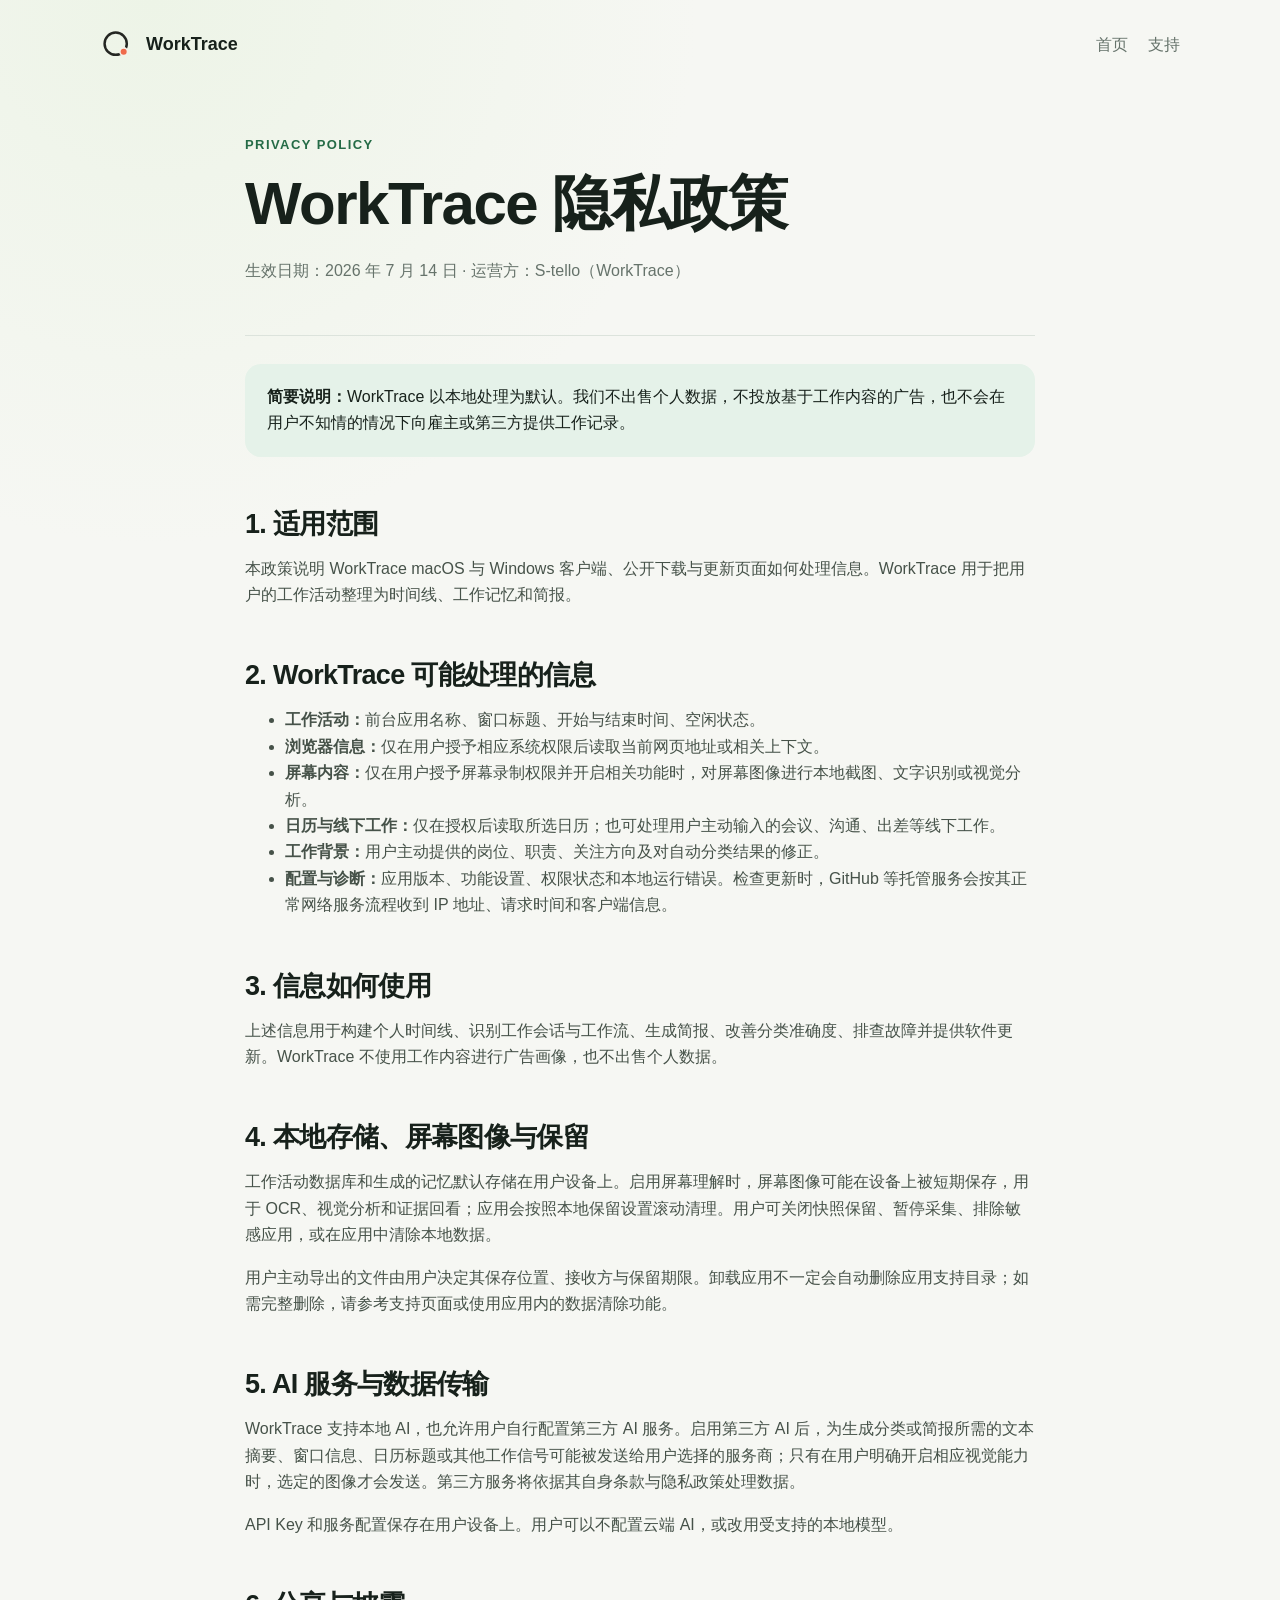
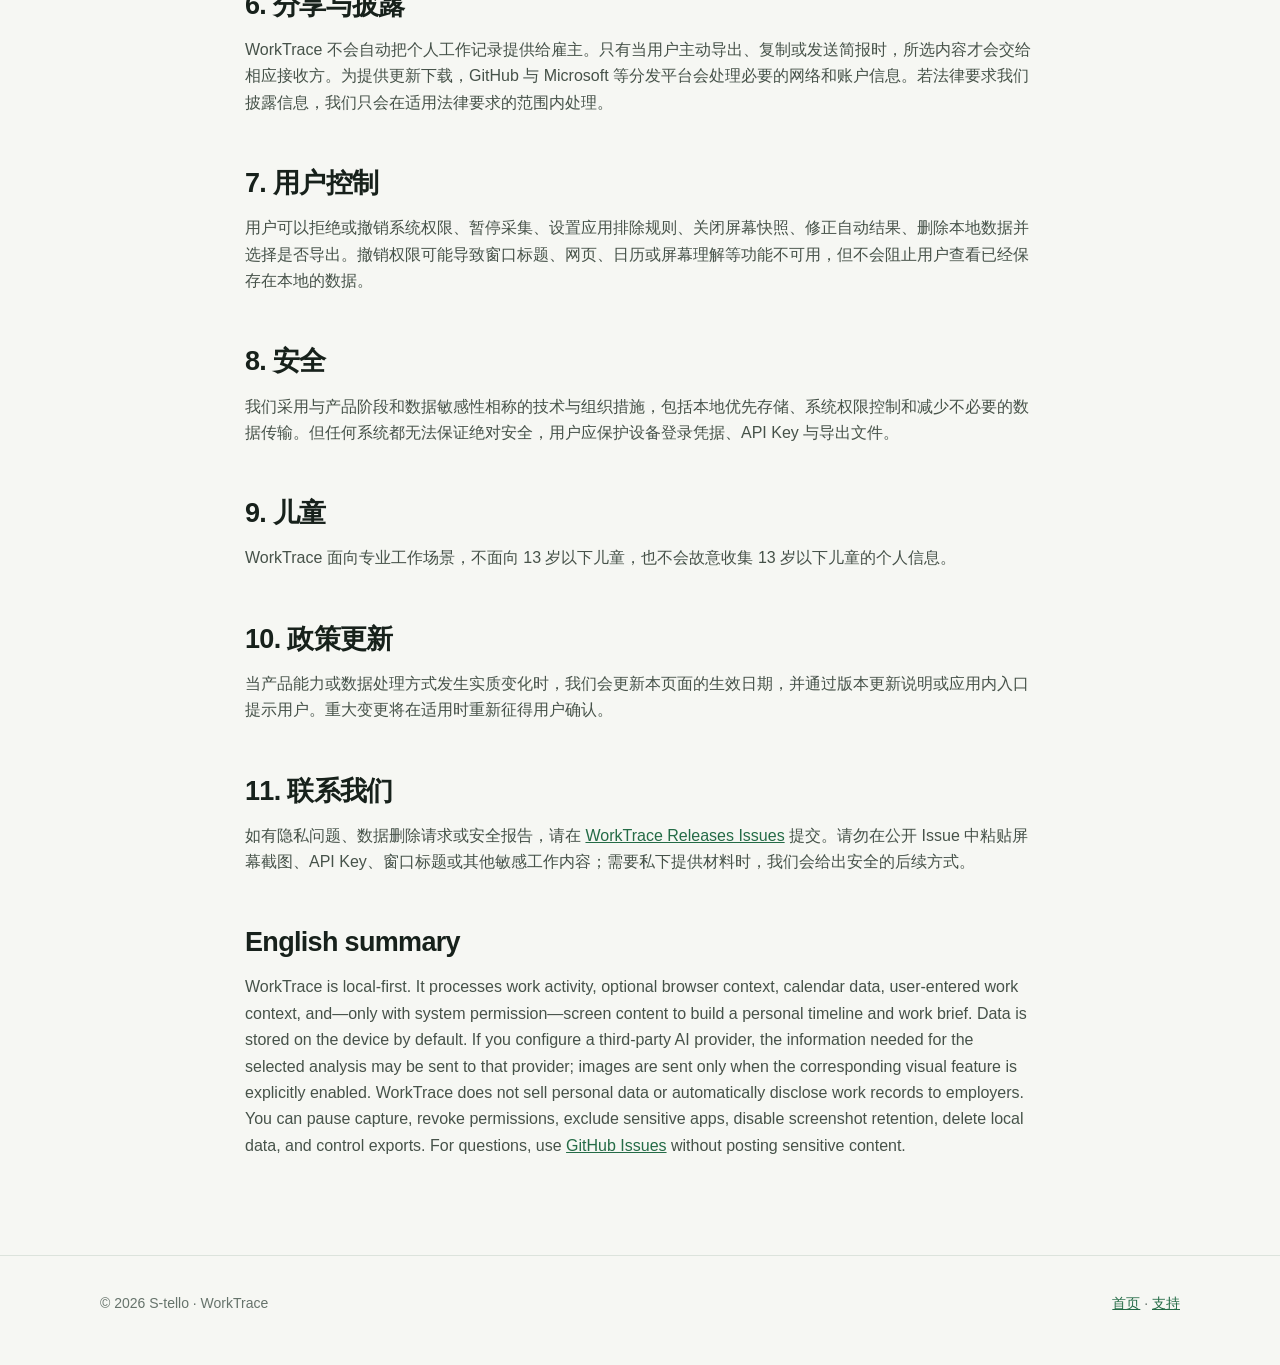
==== privacy/index.html @ e0256f33 "Add public WorkTrace website and privacy policy" ====
<!doctype html>
<html lang="zh-CN">
<head>
  <meta charset="utf-8">
  <meta name="viewport" content="width=device-width, initial-scale=1">
  <meta name="description" content="WorkTrace 隐私政策与数据处理说明。">
  <title>隐私政策 · WorkTrace</title>
  <link rel="icon" href="../brand/logo/worktrace-app-icon.svg">
  <link rel="stylesheet" href="../assets/site.css">
</head>
<body>
  <header class="shell nav">
    <a class="brand" href="../"><img src="../brand/logo/worktrace-mark.svg" alt=""><span>WorkTrace</span></a>
    <nav class="nav-links" aria-label="主导航"><a href="../">首页</a><a href="../support/">支持</a></nav>
  </header>

  <main class="document">
    <header class="document-header">
      <div class="eyebrow">Privacy policy</div>
      <h1>WorkTrace 隐私政策</h1>
      <p class="meta">生效日期：2026 年 7 月 14 日 · 运营方：S-tello（WorkTrace）</p>
    </header>

    <div class="callout"><strong>简要说明：</strong>WorkTrace 以本地处理为默认。我们不出售个人数据，不投放基于工作内容的广告，也不会在用户不知情的情况下向雇主或第三方提供工作记录。</div>

    <h2>1. 适用范围</h2>
    <p>本政策说明 WorkTrace macOS 与 Windows 客户端、公开下载与更新页面如何处理信息。WorkTrace 用于把用户的工作活动整理为时间线、工作记忆和简报。</p>

    <h2>2. WorkTrace 可能处理的信息</h2>
    <ul>
      <li><strong>工作活动：</strong>前台应用名称、窗口标题、开始与结束时间、空闲状态。</li>
      <li><strong>浏览器信息：</strong>仅在用户授予相应系统权限后读取当前网页地址或相关上下文。</li>
      <li><strong>屏幕内容：</strong>仅在用户授予屏幕录制权限并开启相关功能时，对屏幕图像进行本地截图、文字识别或视觉分析。</li>
      <li><strong>日历与线下工作：</strong>仅在授权后读取所选日历；也可处理用户主动输入的会议、沟通、出差等线下工作。</li>
      <li><strong>工作背景：</strong>用户主动提供的岗位、职责、关注方向及对自动分类结果的修正。</li>
      <li><strong>配置与诊断：</strong>应用版本、功能设置、权限状态和本地运行错误。检查更新时，GitHub 等托管服务会按其正常网络服务流程收到 IP 地址、请求时间和客户端信息。</li>
    </ul>

    <h2>3. 信息如何使用</h2>
    <p>上述信息用于构建个人时间线、识别工作会话与工作流、生成简报、改善分类准确度、排查故障并提供软件更新。WorkTrace 不使用工作内容进行广告画像，也不出售个人数据。</p>

    <h2>4. 本地存储、屏幕图像与保留</h2>
    <p>工作活动数据库和生成的记忆默认存储在用户设备上。启用屏幕理解时，屏幕图像可能在设备上被短期保存，用于 OCR、视觉分析和证据回看；应用会按照本地保留设置滚动清理。用户可关闭快照保留、暂停采集、排除敏感应用，或在应用中清除本地数据。</p>
    <p>用户主动导出的文件由用户决定其保存位置、接收方与保留期限。卸载应用不一定会自动删除应用支持目录；如需完整删除，请参考支持页面或使用应用内的数据清除功能。</p>

    <h2>5. AI 服务与数据传输</h2>
    <p>WorkTrace 支持本地 AI，也允许用户自行配置第三方 AI 服务。启用第三方 AI 后，为生成分类或简报所需的文本摘要、窗口信息、日历标题或其他工作信号可能被发送给用户选择的服务商；只有在用户明确开启相应视觉能力时，选定的图像才会发送。第三方服务将依据其自身条款与隐私政策处理数据。</p>
    <p>API Key 和服务配置保存在用户设备上。用户可以不配置云端 AI，或改用受支持的本地模型。</p>

    <h2>6. 分享与披露</h2>
    <p>WorkTrace 不会自动把个人工作记录提供给雇主。只有当用户主动导出、复制或发送简报时，所选内容才会交给相应接收方。为提供更新下载，GitHub 与 Microsoft 等分发平台会处理必要的网络和账户信息。若法律要求我们披露信息，我们只会在适用法律要求的范围内处理。</p>

    <h2>7. 用户控制</h2>
    <p>用户可以拒绝或撤销系统权限、暂停采集、设置应用排除规则、关闭屏幕快照、修正自动结果、删除本地数据并选择是否导出。撤销权限可能导致窗口标题、网页、日历或屏幕理解等功能不可用，但不会阻止用户查看已经保存在本地的数据。</p>

    <h2>8. 安全</h2>
    <p>我们采用与产品阶段和数据敏感性相称的技术与组织措施，包括本地优先存储、系统权限控制和减少不必要的数据传输。但任何系统都无法保证绝对安全，用户应保护设备登录凭据、API Key 与导出文件。</p>

    <h2>9. 儿童</h2>
    <p>WorkTrace 面向专业工作场景，不面向 13 岁以下儿童，也不会故意收集 13 岁以下儿童的个人信息。</p>

    <h2>10. 政策更新</h2>
    <p>当产品能力或数据处理方式发生实质变化时，我们会更新本页面的生效日期，并通过版本更新说明或应用内入口提示用户。重大变更将在适用时重新征得用户确认。</p>

    <h2>11. 联系我们</h2>
    <p>如有隐私问题、数据删除请求或安全报告，请在 <a href="https://github.com/alextangson/worktrace-releases/issues">WorkTrace Releases Issues</a> 提交。请勿在公开 Issue 中粘贴屏幕截图、API Key、窗口标题或其他敏感工作内容；需要私下提供材料时，我们会给出安全的后续方式。</p>

    <h2 id="english">English summary</h2>
    <p>WorkTrace is local-first. It processes work activity, optional browser context, calendar data, user-entered work context, and—only with system permission—screen content to build a personal timeline and work brief. Data is stored on the device by default. If you configure a third-party AI provider, the information needed for the selected analysis may be sent to that provider; images are sent only when the corresponding visual feature is explicitly enabled. WorkTrace does not sell personal data or automatically disclose work records to employers. You can pause capture, revoke permissions, exclude sensitive apps, disable screenshot retention, delete local data, and control exports. For questions, use <a href="https://github.com/alextangson/worktrace-releases/issues">GitHub Issues</a> without posting sensitive content.</p>
  </main>

  <footer><div class="shell footer-row"><span>© 2026 S-tello · WorkTrace</span><span><a href="../">首页</a> · <a href="../support/">支持</a></span></div></footer>
</body>
</html>
---- assets/site.css ----
:root {
  color-scheme: light;
  --ink: #17211b;
  --muted: #66736b;
  --paper: #f6f7f3;
  --card: rgba(255, 255, 255, 0.84);
  --line: #dce3dc;
  --accent: #246b46;
  --accent-soft: #e5f2e9;
}

* { box-sizing: border-box; }

html { scroll-behavior: smooth; }

body {
  margin: 0;
  color: var(--ink);
  background:
    radial-gradient(circle at 12% 0%, #edf4e7 0, transparent 34rem),
    var(--paper);
  font-family: Inter, ui-sans-serif, -apple-system, BlinkMacSystemFont, "Segoe UI", sans-serif;
  line-height: 1.65;
}

a { color: var(--accent); }

.shell {
  width: min(1080px, calc(100% - 40px));
  margin: 0 auto;
}

.nav {
  display: flex;
  align-items: center;
  justify-content: space-between;
  gap: 24px;
  padding: 28px 0;
}

.brand {
  display: inline-flex;
  align-items: center;
  gap: 12px;
  color: var(--ink);
  font-size: 18px;
  font-weight: 720;
  text-decoration: none;
}

.brand img { width: 34px; height: 34px; }

.nav-links { display: flex; flex-wrap: wrap; gap: 20px; }
.nav-links a { color: var(--muted); text-decoration: none; }
.nav-links a:hover { color: var(--ink); }

.hero {
  display: grid;
  grid-template-columns: 1.05fr .95fr;
  align-items: center;
  gap: 56px;
  padding: 64px 0 96px;
}

.eyebrow {
  color: var(--accent);
  font-size: 13px;
  font-weight: 760;
  letter-spacing: .11em;
  text-transform: uppercase;
}

h1, h2, h3 { line-height: 1.15; letter-spacing: -.025em; }
h1 { margin: 14px 0 20px; font-size: clamp(44px, 7vw, 76px); }
h2 { margin: 0 0 14px; font-size: clamp(28px, 4vw, 42px); }
h3 { margin: 0 0 8px; font-size: 20px; }

.lede { max-width: 650px; color: var(--muted); font-size: 19px; }

.actions { display: flex; flex-wrap: wrap; gap: 12px; margin-top: 30px; }
.button {
  display: inline-flex;
  align-items: center;
  justify-content: center;
  min-height: 46px;
  padding: 0 20px;
  border: 1px solid var(--line);
  border-radius: 999px;
  color: var(--ink);
  background: white;
  font-weight: 680;
  text-decoration: none;
}
.button.primary { border-color: var(--accent); color: white; background: var(--accent); }

.hero-art {
  width: 100%;
  border: 1px solid var(--line);
  border-radius: 28px;
  box-shadow: 0 26px 70px rgba(30, 55, 39, .14);
}

.section { padding: 80px 0; border-top: 1px solid var(--line); }
.section-intro { max-width: 700px; color: var(--muted); }
.grid { display: grid; grid-template-columns: repeat(3, 1fr); gap: 18px; margin-top: 34px; }
.card {
  padding: 24px;
  border: 1px solid var(--line);
  border-radius: 20px;
  background: var(--card);
}
.card p { margin: 0; color: var(--muted); }

.document { width: min(790px, calc(100% - 40px)); margin: 44px auto 96px; }
.document-header { padding-bottom: 34px; border-bottom: 1px solid var(--line); }
.document h1 { font-size: clamp(38px, 6vw, 60px); }
.document h2 { margin-top: 52px; font-size: 27px; }
.document h3 { margin-top: 28px; }
.document p, .document li { color: #465249; }
.document .meta { color: var(--muted); }
.callout { margin: 28px 0; padding: 20px 22px; border-radius: 16px; background: var(--accent-soft); }

footer { padding: 36px 0 50px; border-top: 1px solid var(--line); color: var(--muted); font-size: 14px; }
.footer-row { display: flex; justify-content: space-between; gap: 20px; flex-wrap: wrap; }

@media (max-width: 760px) {
  .hero { grid-template-columns: 1fr; padding-top: 36px; }
  .grid { grid-template-columns: 1fr; }
  .nav { align-items: flex-start; }
  .nav-links { justify-content: flex-end; gap: 12px; }
}
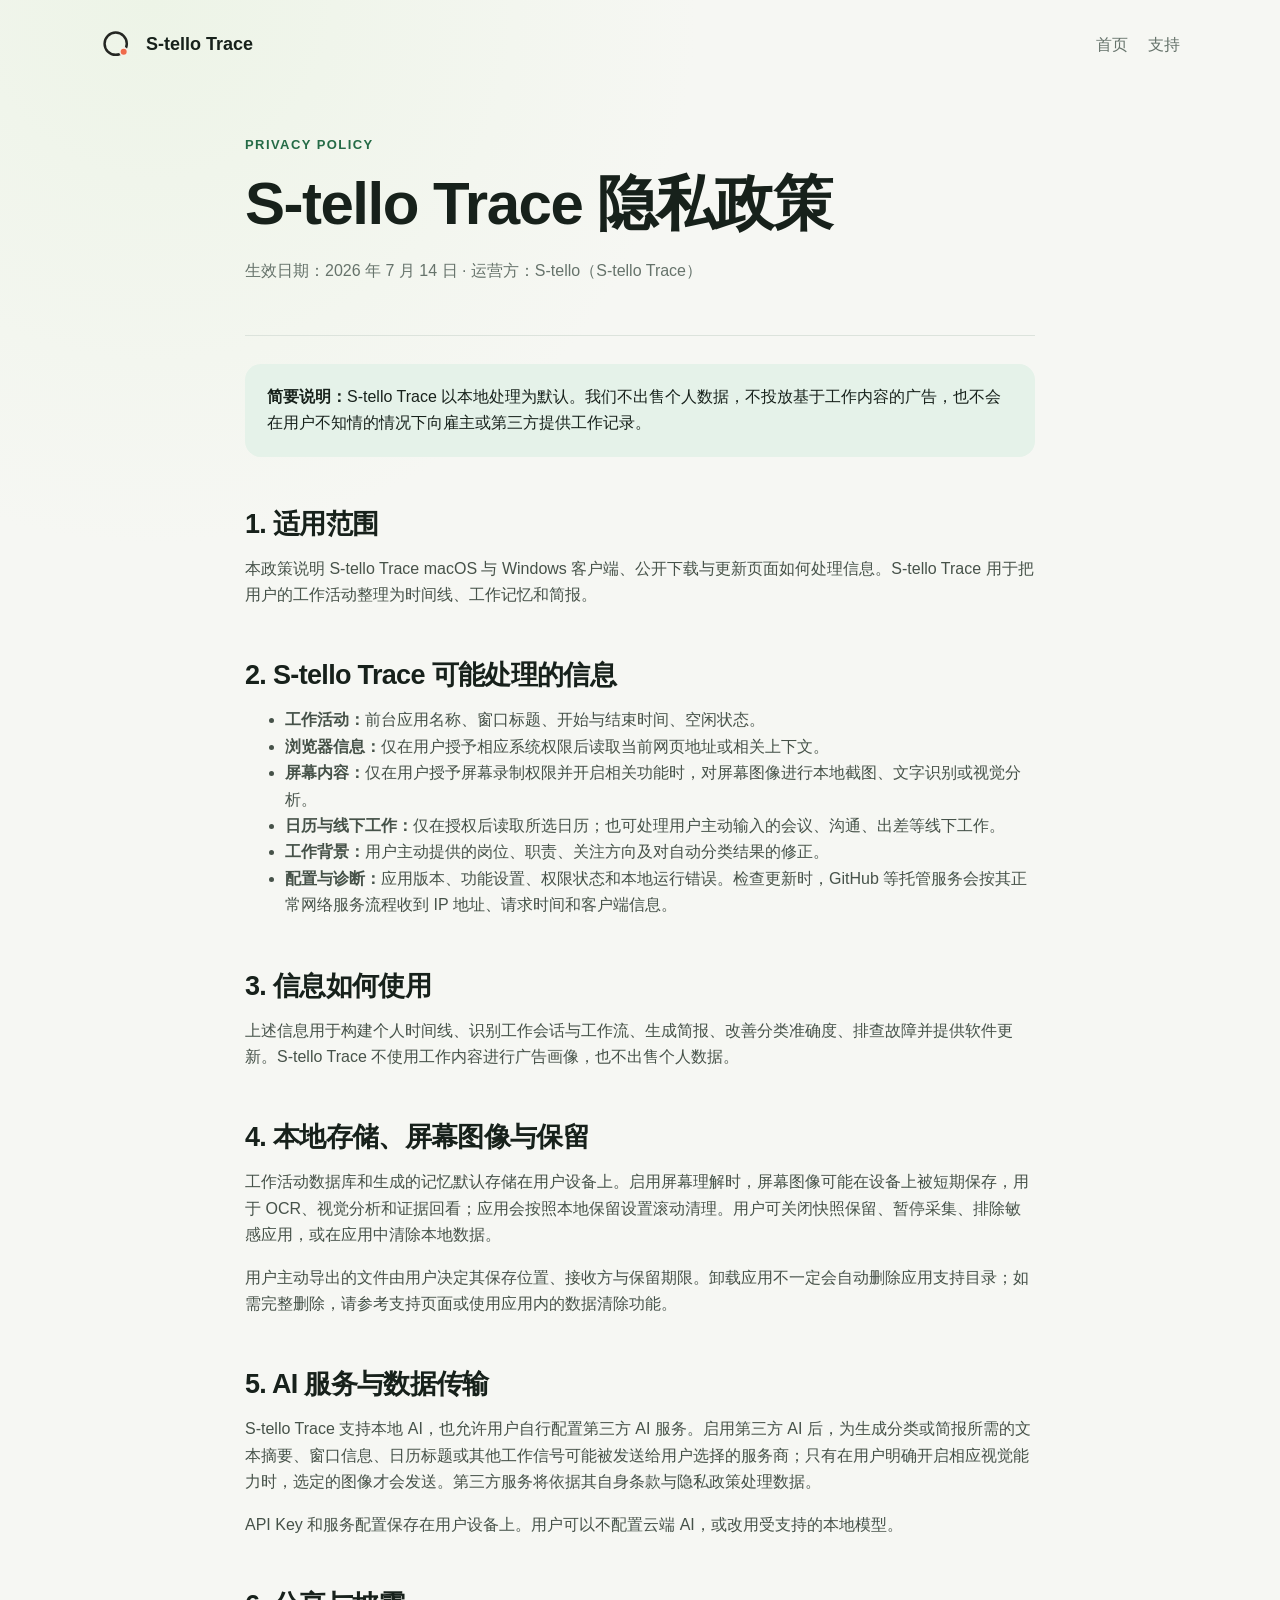
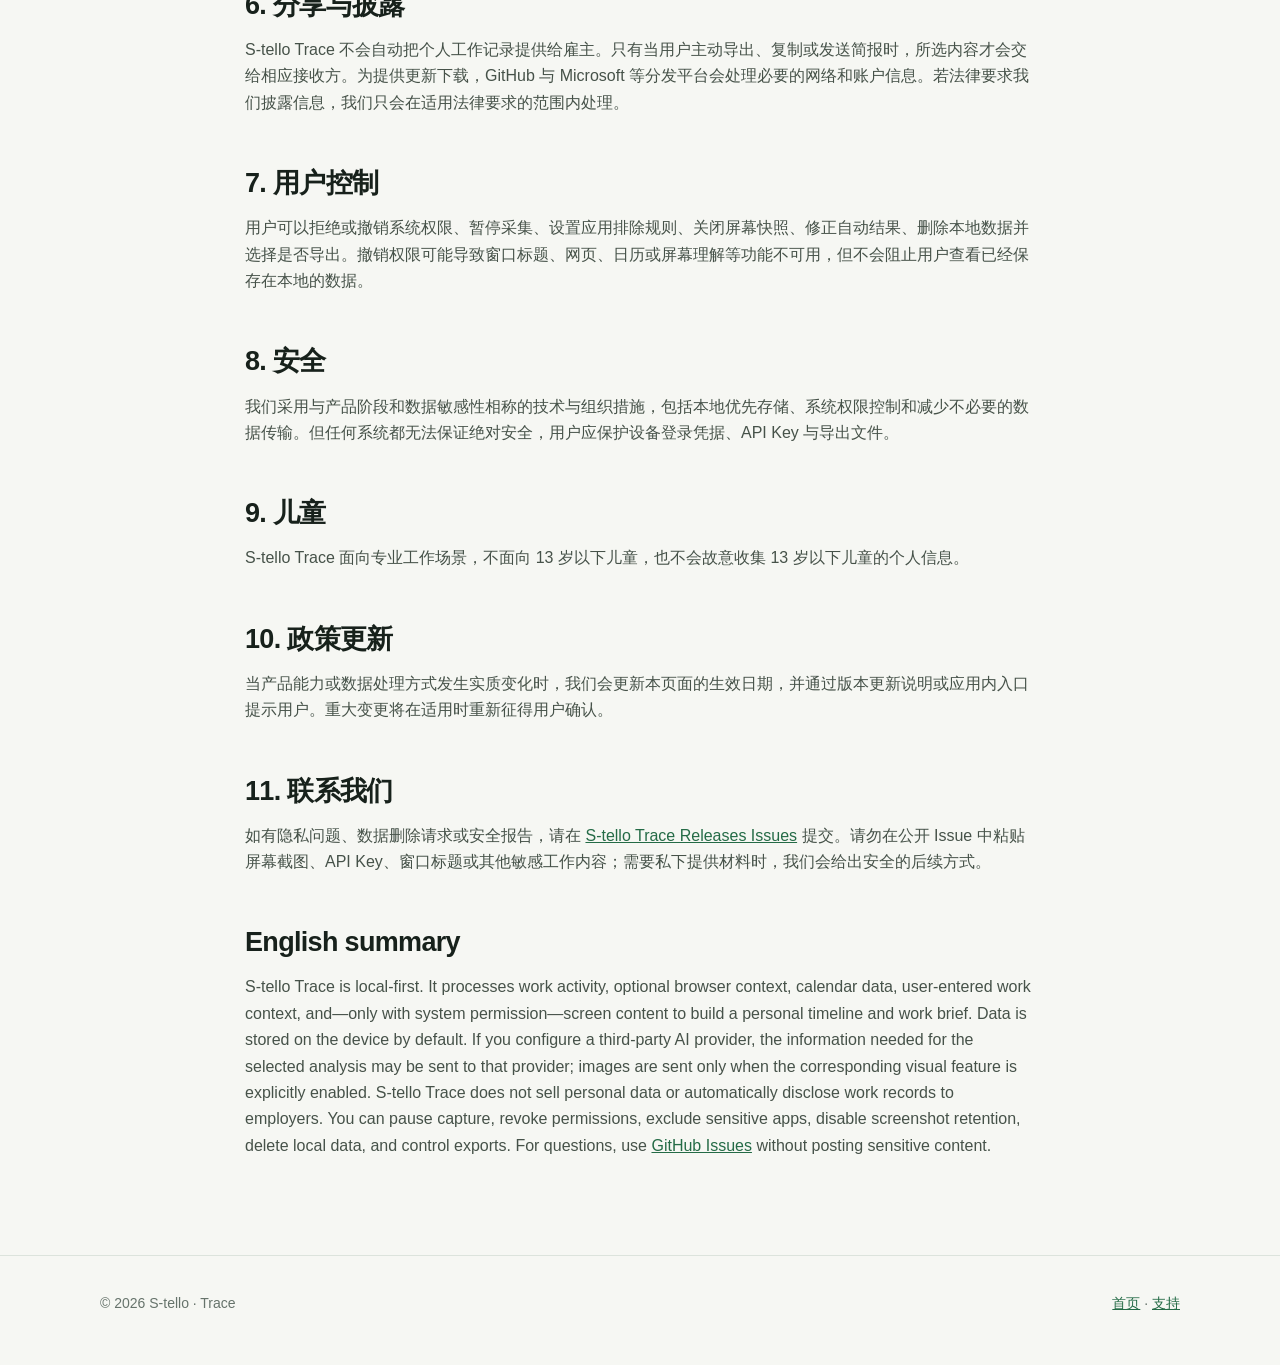
==== commit 44f721a4: "brand: rename public release site to S-tello Trace" ====
--- a/privacy/index.html
+++ b/privacy/index.html
@@ -3,30 +3,30 @@
 <head>
   <meta charset="utf-8">
   <meta name="viewport" content="width=device-width, initial-scale=1">
-  <meta name="description" content="WorkTrace 隐私政策与数据处理说明。">
-  <title>隐私政策 · WorkTrace</title>
+  <meta name="description" content="S-tello Trace 隐私政策与数据处理说明。">
+  <title>隐私政策 · S-tello Trace</title>
   <link rel="icon" href="../brand/logo/worktrace-app-icon.svg">
   <link rel="stylesheet" href="../assets/site.css">
 </head>
 <body>
   <header class="shell nav">
-    <a class="brand" href="../"><img src="../brand/logo/worktrace-mark.svg" alt=""><span>WorkTrace</span></a>
+    <a class="brand" href="../"><img src="../brand/logo/worktrace-mark.svg" alt=""><span>S-tello Trace</span></a>
     <nav class="nav-links" aria-label="主导航"><a href="../">首页</a><a href="../support/">支持</a></nav>
   </header>
 
   <main class="document">
     <header class="document-header">
       <div class="eyebrow">Privacy policy</div>
-      <h1>WorkTrace 隐私政策</h1>
-      <p class="meta">生效日期：2026 年 7 月 14 日 · 运营方：S-tello（WorkTrace）</p>
+      <h1>S-tello Trace 隐私政策</h1>
+      <p class="meta">生效日期：2026 年 7 月 14 日 · 运营方：S-tello（S-tello Trace）</p>
     </header>
 
-    <div class="callout"><strong>简要说明：</strong>WorkTrace 以本地处理为默认。我们不出售个人数据，不投放基于工作内容的广告，也不会在用户不知情的情况下向雇主或第三方提供工作记录。</div>
+    <div class="callout"><strong>简要说明：</strong>S-tello Trace 以本地处理为默认。我们不出售个人数据，不投放基于工作内容的广告，也不会在用户不知情的情况下向雇主或第三方提供工作记录。</div>
 
     <h2>1. 适用范围</h2>
-    <p>本政策说明 WorkTrace macOS 与 Windows 客户端、公开下载与更新页面如何处理信息。WorkTrace 用于把用户的工作活动整理为时间线、工作记忆和简报。</p>
+    <p>本政策说明 S-tello Trace macOS 与 Windows 客户端、公开下载与更新页面如何处理信息。S-tello Trace 用于把用户的工作活动整理为时间线、工作记忆和简报。</p>
 
-    <h2>2. WorkTrace 可能处理的信息</h2>
+    <h2>2. S-tello Trace 可能处理的信息</h2>
     <ul>
       <li><strong>工作活动：</strong>前台应用名称、窗口标题、开始与结束时间、空闲状态。</li>
       <li><strong>浏览器信息：</strong>仅在用户授予相应系统权限后读取当前网页地址或相关上下文。</li>
@@ -37,18 +37,18 @@
     </ul>
 
     <h2>3. 信息如何使用</h2>
-    <p>上述信息用于构建个人时间线、识别工作会话与工作流、生成简报、改善分类准确度、排查故障并提供软件更新。WorkTrace 不使用工作内容进行广告画像，也不出售个人数据。</p>
+    <p>上述信息用于构建个人时间线、识别工作会话与工作流、生成简报、改善分类准确度、排查故障并提供软件更新。S-tello Trace 不使用工作内容进行广告画像，也不出售个人数据。</p>
 
     <h2>4. 本地存储、屏幕图像与保留</h2>
     <p>工作活动数据库和生成的记忆默认存储在用户设备上。启用屏幕理解时，屏幕图像可能在设备上被短期保存，用于 OCR、视觉分析和证据回看；应用会按照本地保留设置滚动清理。用户可关闭快照保留、暂停采集、排除敏感应用，或在应用中清除本地数据。</p>
     <p>用户主动导出的文件由用户决定其保存位置、接收方与保留期限。卸载应用不一定会自动删除应用支持目录；如需完整删除，请参考支持页面或使用应用内的数据清除功能。</p>
 
     <h2>5. AI 服务与数据传输</h2>
-    <p>WorkTrace 支持本地 AI，也允许用户自行配置第三方 AI 服务。启用第三方 AI 后，为生成分类或简报所需的文本摘要、窗口信息、日历标题或其他工作信号可能被发送给用户选择的服务商；只有在用户明确开启相应视觉能力时，选定的图像才会发送。第三方服务将依据其自身条款与隐私政策处理数据。</p>
+    <p>S-tello Trace 支持本地 AI，也允许用户自行配置第三方 AI 服务。启用第三方 AI 后，为生成分类或简报所需的文本摘要、窗口信息、日历标题或其他工作信号可能被发送给用户选择的服务商；只有在用户明确开启相应视觉能力时，选定的图像才会发送。第三方服务将依据其自身条款与隐私政策处理数据。</p>
     <p>API Key 和服务配置保存在用户设备上。用户可以不配置云端 AI，或改用受支持的本地模型。</p>
 
     <h2>6. 分享与披露</h2>
-    <p>WorkTrace 不会自动把个人工作记录提供给雇主。只有当用户主动导出、复制或发送简报时，所选内容才会交给相应接收方。为提供更新下载，GitHub 与 Microsoft 等分发平台会处理必要的网络和账户信息。若法律要求我们披露信息，我们只会在适用法律要求的范围内处理。</p>
+    <p>S-tello Trace 不会自动把个人工作记录提供给雇主。只有当用户主动导出、复制或发送简报时，所选内容才会交给相应接收方。为提供更新下载，GitHub 与 Microsoft 等分发平台会处理必要的网络和账户信息。若法律要求我们披露信息，我们只会在适用法律要求的范围内处理。</p>
 
     <h2>7. 用户控制</h2>
     <p>用户可以拒绝或撤销系统权限、暂停采集、设置应用排除规则、关闭屏幕快照、修正自动结果、删除本地数据并选择是否导出。撤销权限可能导致窗口标题、网页、日历或屏幕理解等功能不可用，但不会阻止用户查看已经保存在本地的数据。</p>
@@ -57,18 +57,18 @@
     <p>我们采用与产品阶段和数据敏感性相称的技术与组织措施，包括本地优先存储、系统权限控制和减少不必要的数据传输。但任何系统都无法保证绝对安全，用户应保护设备登录凭据、API Key 与导出文件。</p>
 
     <h2>9. 儿童</h2>
-    <p>WorkTrace 面向专业工作场景，不面向 13 岁以下儿童，也不会故意收集 13 岁以下儿童的个人信息。</p>
+    <p>S-tello Trace 面向专业工作场景，不面向 13 岁以下儿童，也不会故意收集 13 岁以下儿童的个人信息。</p>
 
     <h2>10. 政策更新</h2>
     <p>当产品能力或数据处理方式发生实质变化时，我们会更新本页面的生效日期，并通过版本更新说明或应用内入口提示用户。重大变更将在适用时重新征得用户确认。</p>
 
     <h2>11. 联系我们</h2>
-    <p>如有隐私问题、数据删除请求或安全报告，请在 <a href="https://github.com/alextangson/worktrace-releases/issues">WorkTrace Releases Issues</a> 提交。请勿在公开 Issue 中粘贴屏幕截图、API Key、窗口标题或其他敏感工作内容；需要私下提供材料时，我们会给出安全的后续方式。</p>
+    <p>如有隐私问题、数据删除请求或安全报告，请在 <a href="https://github.com/alextangson/worktrace-releases/issues">S-tello Trace Releases Issues</a> 提交。请勿在公开 Issue 中粘贴屏幕截图、API Key、窗口标题或其他敏感工作内容；需要私下提供材料时，我们会给出安全的后续方式。</p>
 
     <h2 id="english">English summary</h2>
-    <p>WorkTrace is local-first. It processes work activity, optional browser context, calendar data, user-entered work context, and—only with system permission—screen content to build a personal timeline and work brief. Data is stored on the device by default. If you configure a third-party AI provider, the information needed for the selected analysis may be sent to that provider; images are sent only when the corresponding visual feature is explicitly enabled. WorkTrace does not sell personal data or automatically disclose work records to employers. You can pause capture, revoke permissions, exclude sensitive apps, disable screenshot retention, delete local data, and control exports. For questions, use <a href="https://github.com/alextangson/worktrace-releases/issues">GitHub Issues</a> without posting sensitive content.</p>
+    <p>S-tello Trace is local-first. It processes work activity, optional browser context, calendar data, user-entered work context, and—only with system permission—screen content to build a personal timeline and work brief. Data is stored on the device by default. If you configure a third-party AI provider, the information needed for the selected analysis may be sent to that provider; images are sent only when the corresponding visual feature is explicitly enabled. S-tello Trace does not sell personal data or automatically disclose work records to employers. You can pause capture, revoke permissions, exclude sensitive apps, disable screenshot retention, delete local data, and control exports. For questions, use <a href="https://github.com/alextangson/worktrace-releases/issues">GitHub Issues</a> without posting sensitive content.</p>
   </main>
 
-  <footer><div class="shell footer-row"><span>© 2026 S-tello · WorkTrace</span><span><a href="../">首页</a> · <a href="../support/">支持</a></span></div></footer>
+  <footer><div class="shell footer-row"><span>© 2026 S-tello · Trace</span><span><a href="../">首页</a> · <a href="../support/">支持</a></span></div></footer>
 </body>
 </html>
--- a/assets/site.css
+++ b/assets/site.css
@@ -102,7 +102,7 @@
 
 .section { padding: 80px 0; border-top: 1px solid var(--line); }
 .section-intro { max-width: 700px; color: var(--muted); }
-.grid { display: grid; grid-template-columns: repeat(3, 1fr); gap: 18px; margin-top: 34px; }
+.grid { display: grid; grid-template-columns: repeat(auto-fit, minmax(220px, 1fr)); gap: 18px; margin-top: 34px; }
 .card {
   padding: 24px;
   border: 1px solid var(--line);
